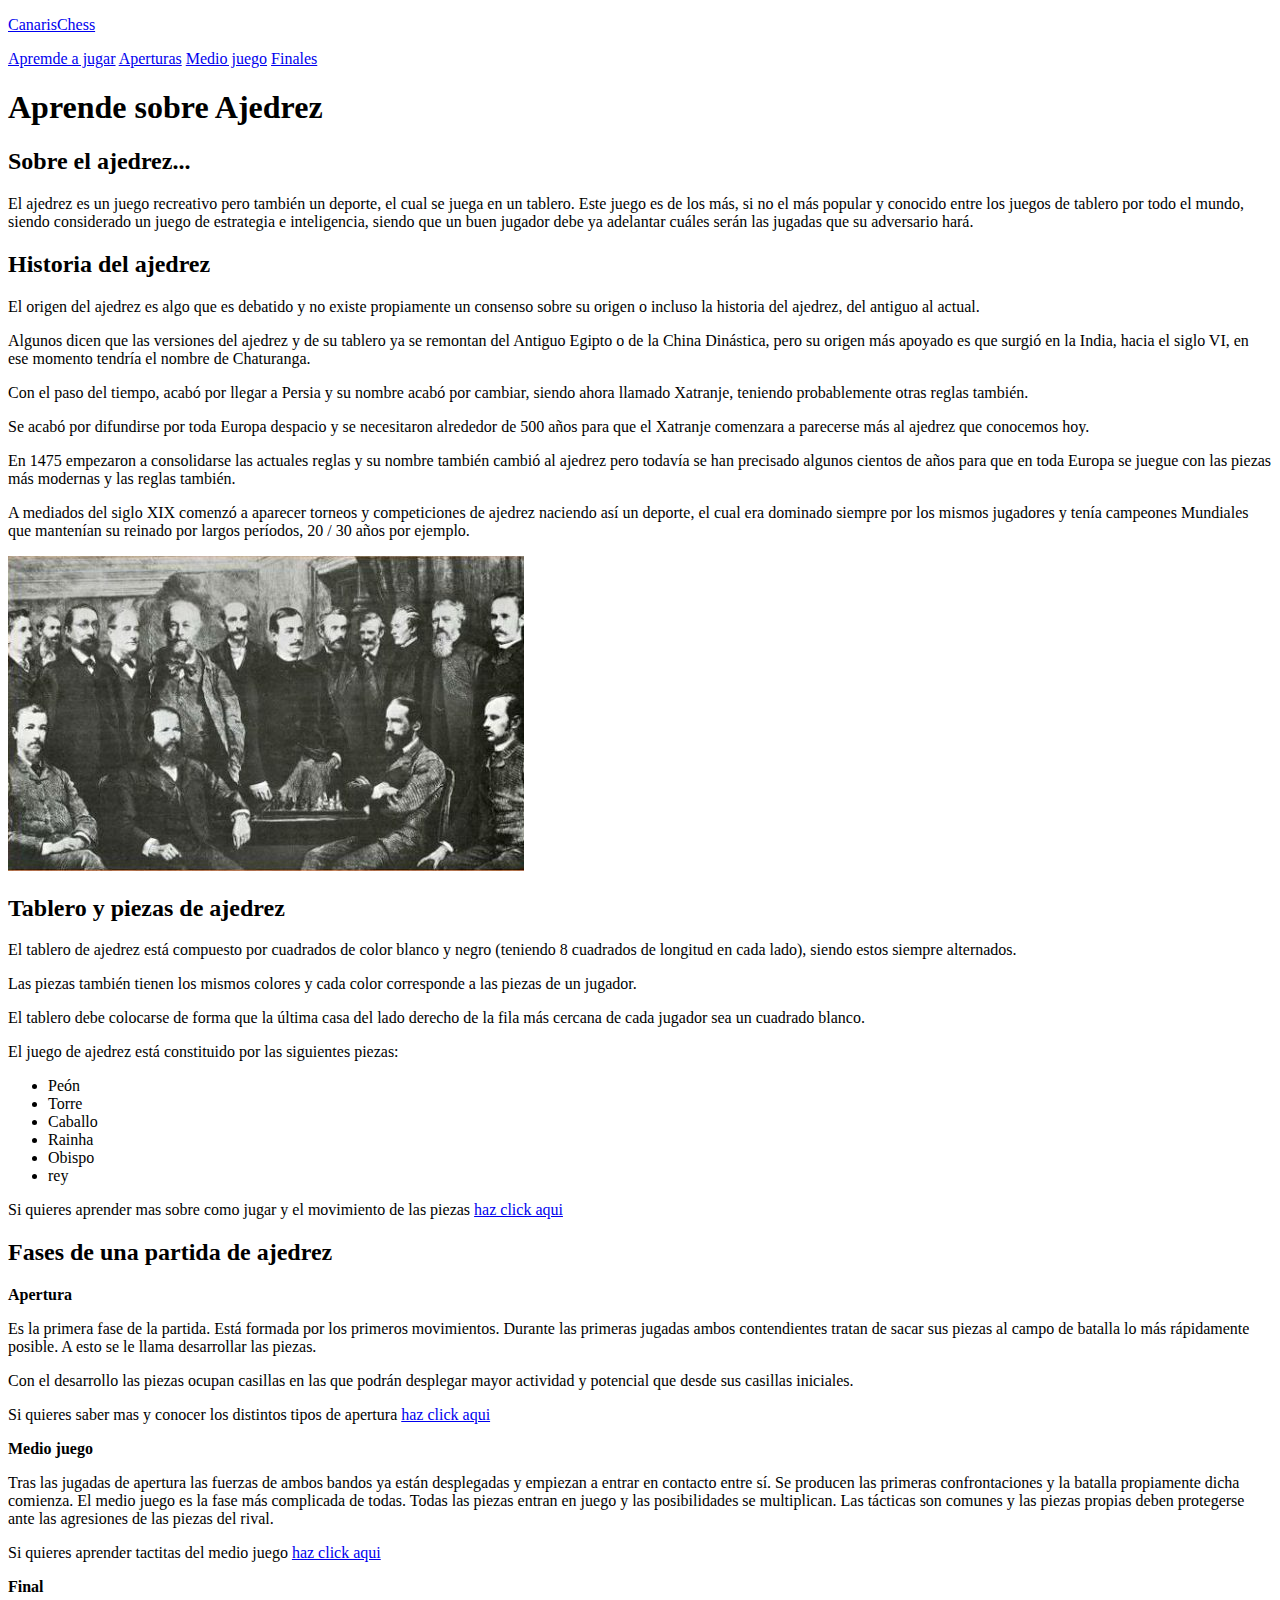
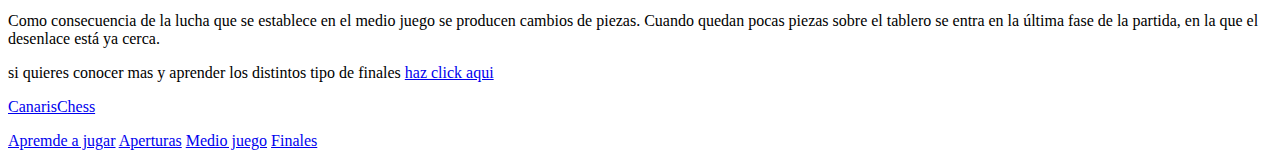
==== index.html @ 30e482c8 "hasta aca se hizo el main" ====
<!DOCTYPE html>
<html lang="en">

<head>
    <meta charset="UTF-8">
    <meta http-equiv="X-UA-Compatible" content="IE=edge">
    <meta name="viewport" content="width=device-width, initial-scale=1.0">
    <title>CanarisChess</title>
</head>

<body>
    <header>
        <a href="/index.html">
            <p>CanarisChess</p>
        </a>

        <nav>
            <a href="aprende.html">Apremde a jugar</a>
            <a href="aperturas.html">Aperturas</a>
            <a href="medio-juego.html">Medio juego</a>
            <a href="finales.html">Finales</a>
        </nav>

        <h1>Aprende sobre Ajedrez</h1>
    </header>

    <main>
        <section>
            <div>
                <h2>Sobre el ajedrez...</h2>
                <p>El ajedrez es un juego recreativo pero también un deporte, el cual se juega en un tablero. Este juego es de los más, si no el más popular y conocido entre los juegos de tablero por todo el mundo, siendo considerado un juego de estrategia
                    e inteligencia, siendo que un buen jugador debe ya adelantar cuáles serán las jugadas que su adversario hará.</p>

                <h2>Historia del ajedrez</h2>
                <p>El origen del ajedrez es algo que es debatido y no existe propiamente un consenso sobre su origen o incluso la historia del ajedrez, del antiguo al actual.</p>
                <p>Algunos dicen que las versiones del ajedrez y de su tablero ya se remontan del Antiguo Egipto o de la China Dinástica, pero su origen más apoyado es que surgió en la India, hacia el siglo VI, en ese momento tendría el nombre de Chaturanga.</p>
                <p>Con el paso del tiempo, acabó por llegar a Persia y su nombre acabó por cambiar, siendo ahora llamado Xatranje, teniendo probablemente otras reglas también.</p>
                <p>Se acabó por difundirse por toda Europa despacio y se necesitaron alrededor de 500 años para que el Xatranje comenzara a parecerse más al ajedrez que conocemos hoy.</p>
                <p>En 1475 empezaron a consolidarse las actuales reglas y su nombre también cambió al ajedrez pero todavía se han precisado algunos cientos de años para que en toda Europa se juegue con las piezas más modernas y las reglas también.</p>
                <p>A mediados del siglo XIX comenzó a aparecer torneos y competiciones de ajedrez naciendo así un deporte, el cual era dominado siempre por los mismos jugadores y tenía campeones Mundiales que mantenían su reinado por largos períodos, 20
                    / 30 años por ejemplo.</p>
            </div>
            <div>
                <img src="imagenes/historia-ajedrez.jpg" alt="">
            </div>
        </section>

        <section>
            <div>
                <h2>Tablero y piezas de ajedrez</h2>

                <p>El tablero de ajedrez está compuesto por cuadrados de color blanco y negro (teniendo 8 cuadrados de longitud en cada lado), siendo estos siempre alternados.</p>
                <p>Las piezas también tienen los mismos colores y cada color corresponde a las piezas de un jugador.</p>
                <p>El tablero debe colocarse de forma que la última casa del lado derecho de la fila más cercana de cada jugador sea un cuadrado blanco.</p>
                <p>El juego de ajedrez está constituido por las siguientes piezas:</p>
            </div>
            <div>
                <ul>
                    <li>Peón</li>
                    <li>Torre</li>
                    <li>Caballo</li>
                    <li>Rainha</li>
                    <li>Obispo</li>
                    <li>rey</li>
                </ul>
            </div>
            <p>Si quieres aprender mas sobre como jugar y el movimiento de las piezas <a href="aprende.html">haz click aqui</a></p>
        </section>

        <section>
            <div>
                <h2>Fases de una partida de ajedrez</h2>
                <div>
                    <b>Apertura</b>
                    <p>Es la primera fase de la partida. Está formada por los primeros movimientos. Durante las primeras jugadas ambos contendientes tratan de sacar sus piezas al campo de batalla lo más rápidamente posible. A esto se le llama desarrollar
                        las piezas.
                    </p>
                    <p>Con el desarrollo las piezas ocupan casillas en las que podrán desplegar mayor actividad y potencial que desde sus casillas iniciales.</p>
                    <p>Si quieres saber mas y conocer los distintos tipos de apertura <a href="aperturas.html">haz click aqui</a></p>
                </div>
                <div>
                    <b>Medio juego</b>
                    <p>Tras las jugadas de apertura las fuerzas de ambos bandos ya están desplegadas y empiezan a entrar en contacto entre sí. Se producen las primeras confrontaciones y la batalla propiamente dicha comienza. El medio juego es la fase más
                        complicada de todas. Todas las piezas entran en juego y las posibilidades se multiplican. Las tácticas son comunes y las piezas propias deben protegerse ante las agresiones de las piezas del rival.</p>
                    <p>Si quieres aprender tactitas del medio juego <a href="medio-juego.html">haz click aqui</a></p>
                </div>
                <div>
                    <b>Final</b>
                    <p>Como consecuencia de la lucha que se establece en el medio juego se producen cambios de piezas. Cuando quedan pocas piezas sobre el tablero se entra en la última fase de la partida, en la que el desenlace está ya cerca.</p>
                    <p>si quieres conocer mas y aprender los distintos tipo de finales <a href="finales.html">haz click aqui</a></p>
                </div>
            </div>
        </section>
    </main>

    <footer>
        <a href="/index.html">
            <p>CanarisChess</p>
        </a>

        <nav>
            <a href="aprende.html">Apremde a jugar</a>
            <a href="aperturas.html">Aperturas</a>
            <a href="medio-juego.html">Medio juego</a>
            <a href="finales.html">Finales</a>
        </nav>
    </footer>
</body>

</html>
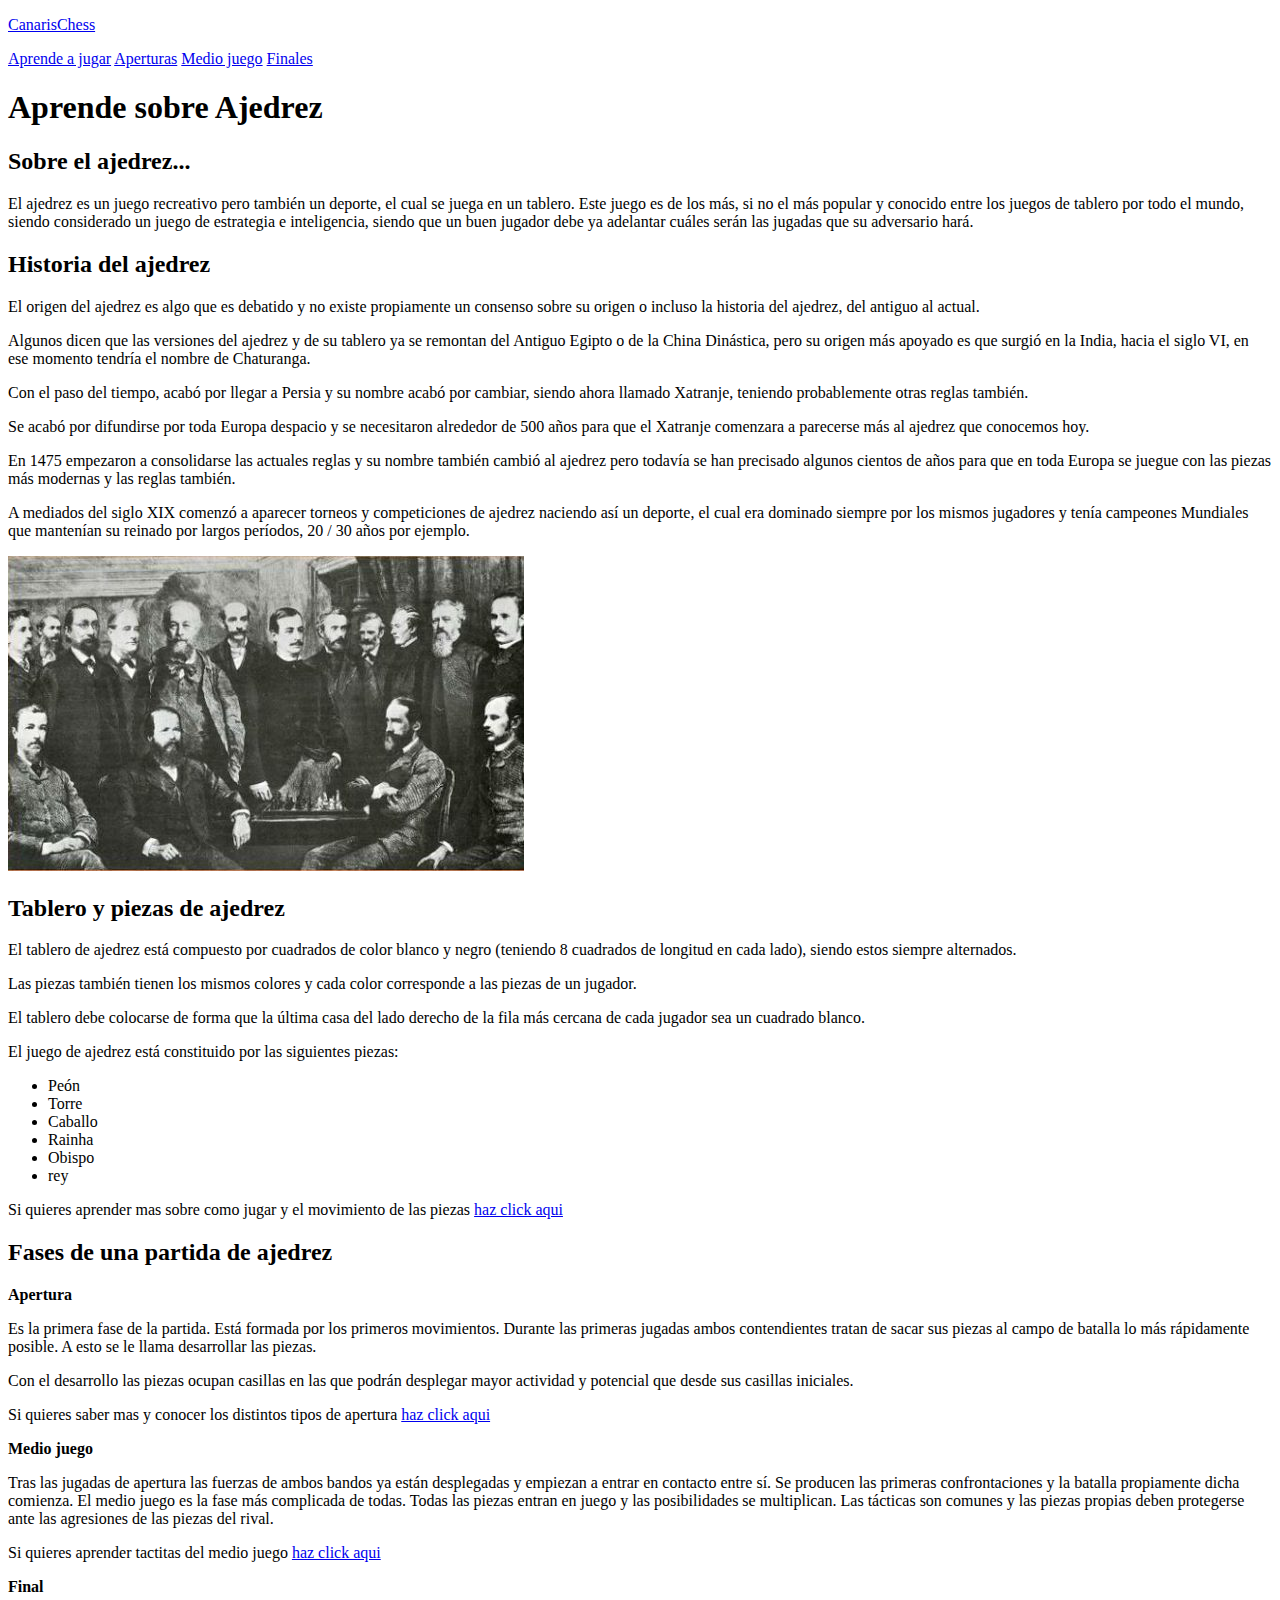
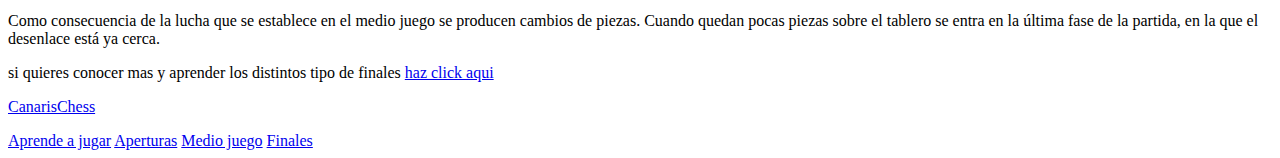
==== commit 66271b2c: "primer modelo html terminado" ====
--- a/index.html
+++ b/index.html
@@ -15,7 +15,7 @@
         </a>
 
         <nav>
-            <a href="aprende.html">Apremde a jugar</a>
+            <a href="aprende.html">Aprende a jugar</a>
             <a href="aperturas.html">Aperturas</a>
             <a href="medio-juego.html">Medio juego</a>
             <a href="finales.html">Finales</a>
@@ -99,7 +99,7 @@
         </a>
 
         <nav>
-            <a href="aprende.html">Apremde a jugar</a>
+            <a href="aprende.html">Aprende a jugar</a>
             <a href="aperturas.html">Aperturas</a>
             <a href="medio-juego.html">Medio juego</a>
             <a href="finales.html">Finales</a>
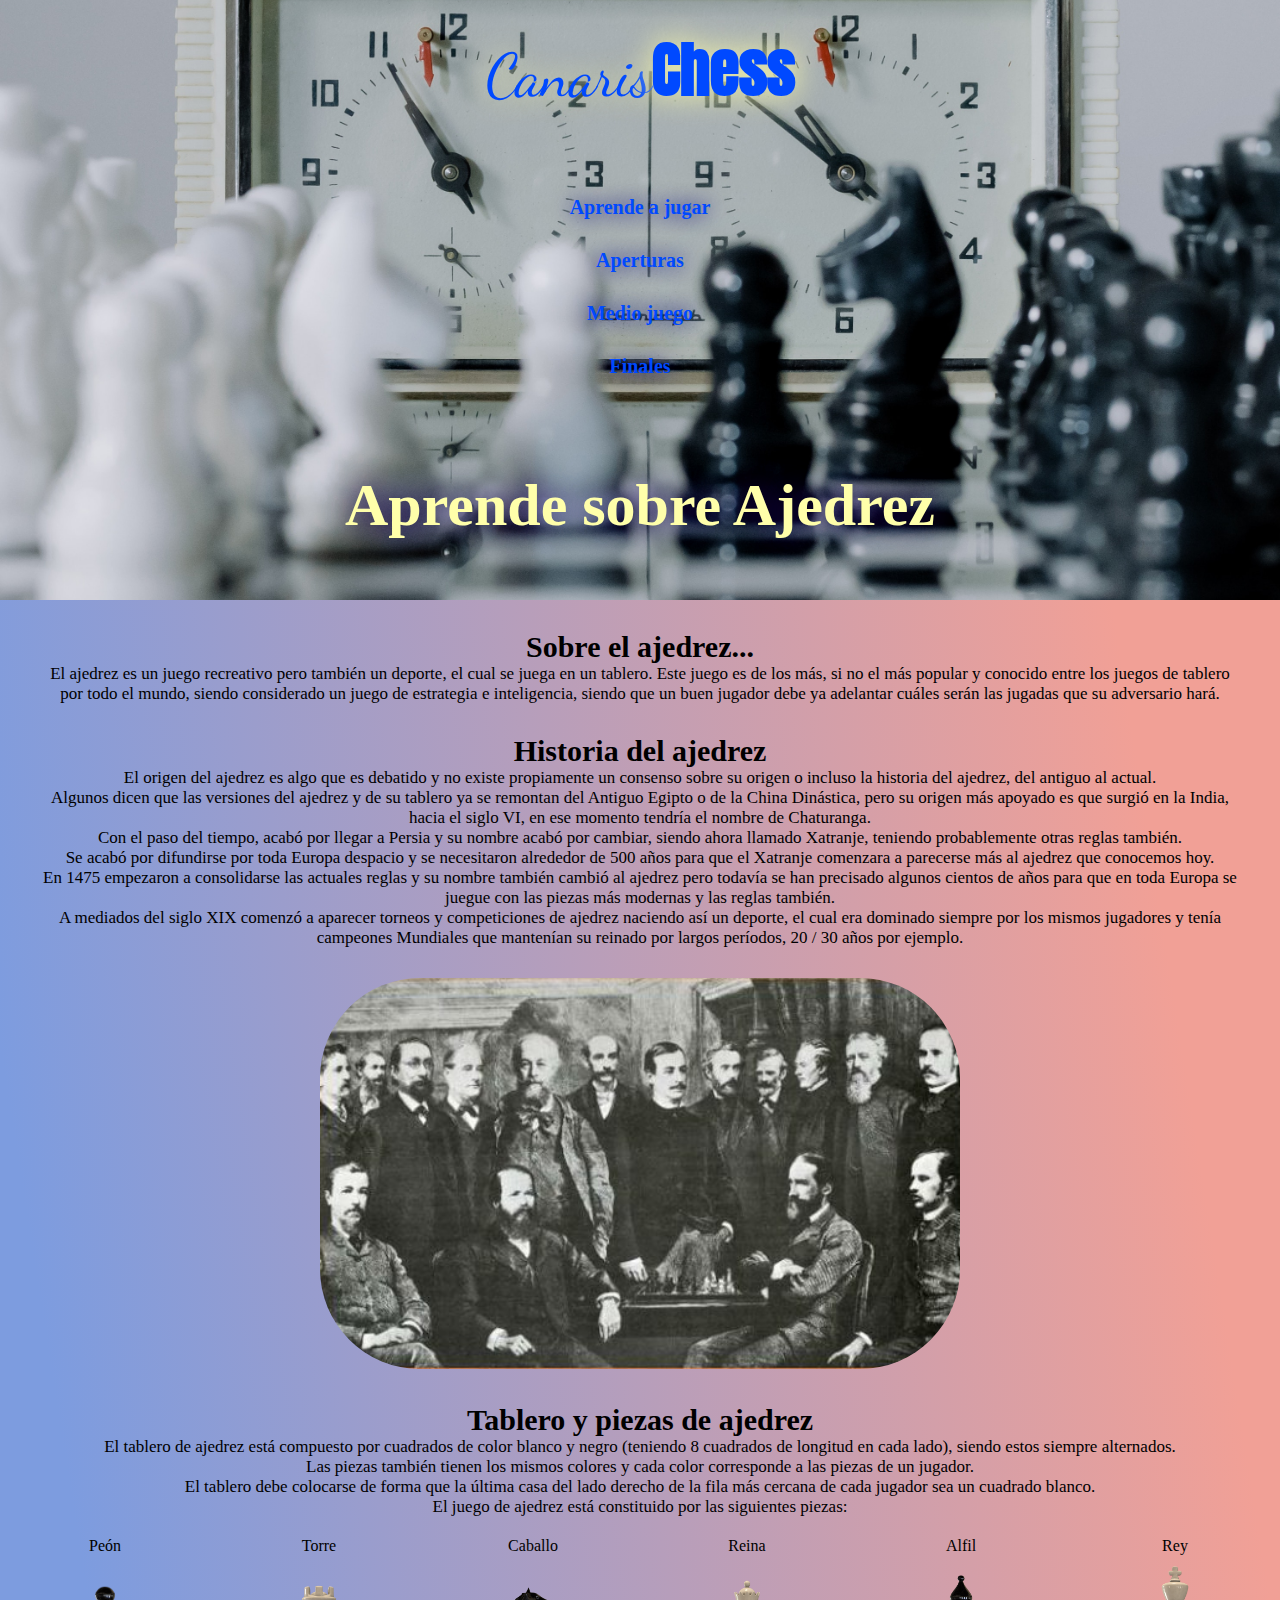
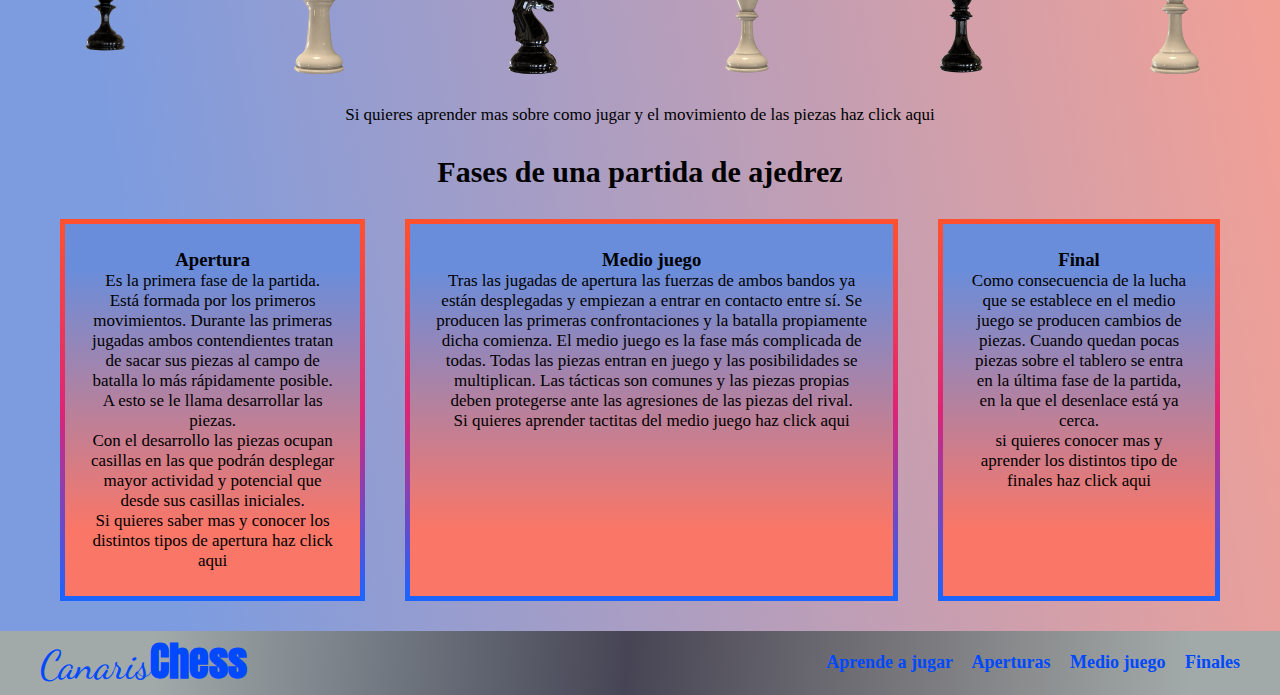
==== commit 907f4145: "primera version terminada del proyecto" ====
--- a/index.html
+++ b/index.html
@@ -6,32 +6,39 @@
     <meta http-equiv="X-UA-Compatible" content="IE=edge">
     <meta name="viewport" content="width=device-width, initial-scale=1.0">
     <title>CanarisChess</title>
+    <link rel="stylesheet" href="css/style.css">
+    <link href="https://fonts.googleapis.com/css2?family=Anton&display=swap" rel="stylesheet">
+    <link href="https://fonts.googleapis.com/css2?family=Dancing+Script:wght@500&display=swap" rel="stylesheet">
 </head>
 
 <body>
-    <header>
-        <a href="/index.html">
-            <p>CanarisChess</p>
-        </a>
+    <header class="header">
+        <div class="contenedor contenido-header">
+            <div class="barra">
+                <a href="index.html">
+                    <p class="logo">Canaris<span>Chess</span></p>
+                </a>
 
-        <nav>
-            <a href="aprende.html">Aprende a jugar</a>
-            <a href="aperturas.html">Aperturas</a>
-            <a href="medio-juego.html">Medio juego</a>
-            <a href="finales.html">Finales</a>
-        </nav>
+                <nav class="navegacion">
+                    <a href="aprende.html">Aprende a jugar</a>
+                    <a href="aperturas.html">Aperturas</a>
+                    <a href="medio-juego.html">Medio juego</a>
+                    <a href="finales.html">Finales</a>
+                </nav>
+            </div>
 
-        <h1>Aprende sobre Ajedrez</h1>
+            <h1>Aprende sobre Ajedrez</h1>
+        </div>
     </header>
 
-    <main>
-        <section>
+    <main class="contenedor">
+        <section class="espacio-top contenido">
             <div>
                 <h2>Sobre el ajedrez...</h2>
                 <p>El ajedrez es un juego recreativo pero también un deporte, el cual se juega en un tablero. Este juego es de los más, si no el más popular y conocido entre los juegos de tablero por todo el mundo, siendo considerado un juego de estrategia
                     e inteligencia, siendo que un buen jugador debe ya adelantar cuáles serán las jugadas que su adversario hará.</p>
 
-                <h2>Historia del ajedrez</h2>
+                <h2 class="espacio-top">Historia del ajedrez</h2>
                 <p>El origen del ajedrez es algo que es debatido y no existe propiamente un consenso sobre su origen o incluso la historia del ajedrez, del antiguo al actual.</p>
                 <p>Algunos dicen que las versiones del ajedrez y de su tablero ya se remontan del Antiguo Egipto o de la China Dinástica, pero su origen más apoyado es que surgió en la India, hacia el siglo VI, en ese momento tendría el nombre de Chaturanga.</p>
                 <p>Con el paso del tiempo, acabó por llegar a Persia y su nombre acabó por cambiar, siendo ahora llamado Xatranje, teniendo probablemente otras reglas también.</p>
@@ -40,12 +47,12 @@
                 <p>A mediados del siglo XIX comenzó a aparecer torneos y competiciones de ajedrez naciendo así un deporte, el cual era dominado siempre por los mismos jugadores y tenía campeones Mundiales que mantenían su reinado por largos períodos, 20
                     / 30 años por ejemplo.</p>
             </div>
-            <div>
-                <img src="imagenes/historia-ajedrez.jpg" alt="">
+            <div class="espacio-top">
+                <img class="imagen-1" src="imagenes/historia-ajedrez.jpg" alt="">
             </div>
         </section>
 
-        <section>
+        <section class="espacio-top contenido">
             <div>
                 <h2>Tablero y piezas de ajedrez</h2>
 
@@ -55,55 +62,59 @@
                 <p>El juego de ajedrez está constituido por las siguientes piezas:</p>
             </div>
             <div>
-                <ul>
-                    <li>Peón</li>
-                    <li>Torre</li>
-                    <li>Caballo</li>
-                    <li>Rainha</li>
-                    <li>Obispo</li>
-                    <li>rey</li>
+                <ul class="piezas">
+                    <li>Peón<img src="imagenes/peon.png" alt=""></li>
+                    <li>Torre<img src="imagenes/torre.png" alt=""></li>
+                    <li>Caballo<img src="imagenes/caballo.png" alt=""></li>
+                    <li>Reina<img src="imagenes/reina.png" alt=""></li>
+                    <li>Alfil<img src="imagenes/alfil.png" alt=""></li>
+                    <li>Rey<img src="imagenes/rey.png" alt=""></li>
                 </ul>
             </div>
-            <p>Si quieres aprender mas sobre como jugar y el movimiento de las piezas <a href="aprende.html">haz click aqui</a></p>
+            <p class="p-link">Si quieres aprender mas sobre como jugar y el movimiento de las piezas <a href="aprende.html">haz click aqui</a></p>
         </section>
 
-        <section>
+        <section class="espacio-top contenido">
             <div>
                 <h2>Fases de una partida de ajedrez</h2>
-                <div>
-                    <b>Apertura</b>
-                    <p>Es la primera fase de la partida. Está formada por los primeros movimientos. Durante las primeras jugadas ambos contendientes tratan de sacar sus piezas al campo de batalla lo más rápidamente posible. A esto se le llama desarrollar
-                        las piezas.
-                    </p>
-                    <p>Con el desarrollo las piezas ocupan casillas en las que podrán desplegar mayor actividad y potencial que desde sus casillas iniciales.</p>
-                    <p>Si quieres saber mas y conocer los distintos tipos de apertura <a href="aperturas.html">haz click aqui</a></p>
-                </div>
-                <div>
-                    <b>Medio juego</b>
-                    <p>Tras las jugadas de apertura las fuerzas de ambos bandos ya están desplegadas y empiezan a entrar en contacto entre sí. Se producen las primeras confrontaciones y la batalla propiamente dicha comienza. El medio juego es la fase más
-                        complicada de todas. Todas las piezas entran en juego y las posibilidades se multiplican. Las tácticas son comunes y las piezas propias deben protegerse ante las agresiones de las piezas del rival.</p>
-                    <p>Si quieres aprender tactitas del medio juego <a href="medio-juego.html">haz click aqui</a></p>
-                </div>
-                <div>
-                    <b>Final</b>
-                    <p>Como consecuencia de la lucha que se establece en el medio juego se producen cambios de piezas. Cuando quedan pocas piezas sobre el tablero se entra en la última fase de la partida, en la que el desenlace está ya cerca.</p>
-                    <p>si quieres conocer mas y aprender los distintos tipo de finales <a href="finales.html">haz click aqui</a></p>
+                <div class="espacio-top contenido-fases">
+                    <div class="borde">
+                        <h3>Apertura</h3>
+                        <p>Es la primera fase de la partida. Está formada por los primeros movimientos. Durante las primeras jugadas ambos contendientes tratan de sacar sus piezas al campo de batalla lo más rápidamente posible. A esto se le llama desarrollar
+                            las piezas.
+                        </p>
+                        <p>Con el desarrollo las piezas ocupan casillas en las que podrán desplegar mayor actividad y potencial que desde sus casillas iniciales.</p>
+                        <p class="p-link">Si quieres saber mas y conocer los distintos tipos de apertura <a href="aperturas.html">haz click aqui</a></p>
+                    </div>
+                    <div class="borde">
+                        <h3>Medio juego</h3>
+                        <p>Tras las jugadas de apertura las fuerzas de ambos bandos ya están desplegadas y empiezan a entrar en contacto entre sí. Se producen las primeras confrontaciones y la batalla propiamente dicha comienza. El medio juego es la fase
+                            más complicada de todas. Todas las piezas entran en juego y las posibilidades se multiplican. Las tácticas son comunes y las piezas propias deben protegerse ante las agresiones de las piezas del rival.</p>
+                        <p class="p-link">Si quieres aprender tactitas del medio juego <a href="medio-juego.html">haz click aqui</a></p>
+                    </div>
+                    <div class="borde">
+                        <h3>Final</h3>
+                        <p>Como consecuencia de la lucha que se establece en el medio juego se producen cambios de piezas. Cuando quedan pocas piezas sobre el tablero se entra en la última fase de la partida, en la que el desenlace está ya cerca.</p>
+                        <p class="p-link">si quieres conocer mas y aprender los distintos tipo de finales <a href="finales.html">haz click aqui</a></p>
+                    </div>
                 </div>
             </div>
         </section>
     </main>
 
     <footer>
-        <a href="/index.html">
-            <p>CanarisChess</p>
-        </a>
+        <div class="contenedor site-footer">
+            <a href="index.html">
+                <p class="logo-general">Canaris<span>Chess</span></p>
+            </a>
 
-        <nav>
-            <a href="aprende.html">Aprende a jugar</a>
-            <a href="aperturas.html">Aperturas</a>
-            <a href="medio-juego.html">Medio juego</a>
-            <a href="finales.html">Finales</a>
-        </nav>
+            <nav class="navegacion-general">
+                <a href="aprende.html">Aprende a jugar</a>
+                <a href="aperturas.html">Aperturas</a>
+                <a href="medio-juego.html">Medio juego</a>
+                <a href="finales.html">Finales</a>
+            </nav>
+        </div>
     </footer>
 </body>
 
--- a/css/style.css
+++ b/css/style.css
@@ -0,0 +1,494 @@
+* {
+    padding: 0;
+    margin: 0;
+    box-sizing: border-box;
+}
+
+
+/* globales */
+
+body {
+    background: rgb(125, 156, 223);
+    background: linear-gradient(81deg, rgba(125, 156, 223, 1) 12%, rgba(241, 160, 150, 1) 84%);
+}
+
+.contenedor {
+    width: 95%;
+    max-width: 1200px;
+    margin: 0 auto;
+}
+
+.espacio-top {
+    margin-top: 30px;
+}
+
+.espacio-botton {
+    margin-bottom: 30px;
+}
+
+h2 {
+    font-size: 30px;
+    font-weight: 700;
+}
+
+p {
+    line-height: 20px;
+    font-weight: 300;
+    font-size: 17px;
+}
+
+.contenido {
+    text-align: center;
+}
+
+.titulo {
+    padding-top: 30px;
+    text-align: center;
+    font-size: 60px;
+}
+
+.list li {
+    padding-right: auto;
+    padding-left: auto;
+    text-align: start;
+}
+
+
+/* header */
+
+.header {
+    background-image: url(../imagenes/imagen-principal.jpg);
+    height: 600px;
+    background-size: cover;
+}
+
+@media (min-width: 768px) {
+    .header {
+        background-position-x: center;
+        background-position-y: -950px;
+    }
+}
+
+.barra {
+    align-items: center;
+    padding-top: 60px;
+    display: flex;
+    flex-direction: column;
+}
+
+@media (min-width: 768px) {
+    .barra {
+        display: flex;
+        justify-content: space-between;
+    }
+}
+
+.barra a {
+    text-decoration: none;
+    color: rgb(0, 73, 255);
+}
+
+.logo {
+    font-size: 60px;
+    font-family: 'Dancing Script', cursive;
+    text-shadow: 0 0 30px #ffa;
+}
+
+.logo span {
+    font-weight: 700;
+    font-family: 'Anton', sans-serif;
+}
+
+.contenido-header {
+    height: 100%;
+    display: flex;
+    flex-direction: column;
+    justify-content: space-between;
+    text-align: center;
+    padding-bottom: 20px;
+}
+
+h1 {
+    font-size: 60px;
+    color: #ffa;
+    text-shadow: 0 0 30px rgb(30, 0, 111);
+    display: flex;
+    justify-content: space-around;
+    flex-direction: column;
+    margin-bottom: 40px;
+}
+
+
+/* navegacion */
+
+.navegacion {
+    margin-top: 80px;
+    font-size: 20px;
+    font-weight: bolder;
+    display: flex;
+    flex-direction: column;
+}
+
+.navegacion a {
+    padding-top: 30px;
+    text-shadow: 0 0 20px rgb(11, 5, 120);
+}
+
+.navegacion a:hover {
+    color: #ffa;
+    text-shadow: 0 0 20px #ffa;
+}
+
+.navegacion-general {
+    font-size: 18px;
+    font-weight: bolder;
+}
+
+.navegacion-general a {
+    margin-right: 15px;
+}
+
+.navegacion-general a:last-of-type {
+    margin-right: 0;
+}
+
+.navegacion-general a:hover {
+    text-shadow: 0 0 20px #ffa;
+    color: #ffa;
+}
+
+
+/* pagina pricipal */
+
+.imagen-1 {
+    width: 22rem;
+    border-radius: 100px;
+}
+
+@media (min-width: 768px) {
+    .imagen-1 {
+        width: 40rem;
+    }
+}
+
+.piezas {
+    text-align: center;
+    display: flex;
+    flex-wrap: wrap;
+    list-style: none;
+    padding-top: 20px;
+    padding-bottom: 20px;
+    margin-right: auto;
+    margin-left: auto;
+}
+
+@media (min-width: 768px) {
+    .piezas {
+        justify-content: space-between;
+    }
+}
+
+.piezas img {
+    display: flex;
+    flex-direction: column;
+    height: 130px;
+    width: 130px;
+}
+
+.p-link a {
+    text-decoration: none;
+    color: #000000;
+}
+
+.p-link a:hover {
+    font-weight: 600;
+    color: rgb(37, 16, 202);
+}
+
+.contenido-fases {
+    display: flex;
+    flex-wrap: wrap;
+}
+
+@media (min-width: 768px) {
+    .contenido-fases {
+        flex-wrap: nowrap;
+    }
+}
+
+.borde {
+    padding: 25px;
+    margin-right: 20px;
+    margin-left: 20px;
+    margin-bottom: 30px;
+    border: 5px solid;
+    border-image: linear-gradient(#ff512f, #dd2476, #1c64ff) 1;
+    animation: rotate 2.5s ease-in infinite;
+    background: linear-gradient(180deg, rgba(105, 141, 219, 1) 12%, rgba(250, 118, 103, 1) 82%);
+}
+
+@keyframes rotate {
+    50% {
+        border-image: linear-gradient(360deg, #ff512f, #dd2476, #1c64ff) 1;
+    }
+}
+
+
+/* footer */
+
+footer {
+    background: rgb(162, 170, 169);
+    background: linear-gradient(94deg, rgba(162, 170, 169, 1) 12%, rgba(35, 36, 43, 0.7287114674971551) 49%, rgba(162, 170, 169, 1) 93%);
+    padding-top: 10px;
+    padding-bottom: 10px;
+}
+
+a .logo-general {
+    margin-top: 25px;
+    margin-bottom: auto;
+}
+
+@media (min-width: 768px) {
+    a .logo-general {
+        margin: auto;
+    }
+}
+
+.site-footer a p {
+    color: rgb(0, 73, 255);
+    text-decoration: none;
+}
+
+.site-footer a {
+    text-decoration: none;
+}
+
+.logo-general {
+    text-align: center;
+    font-size: 40px;
+    font-family: 'Dancing Script', cursive;
+}
+
+.logo-general span {
+    font-weight: 700;
+    font-family: 'Anton', sans-serif;
+}
+
+.navegacion-general {
+    visibility: hidden;
+}
+
+@media (min-width: 768px) {
+    footer {
+        visibility: visible;
+        padding-top: 20px;
+        padding-bottom: 20px;
+    }
+    .site-footer {
+        display: flex;
+        justify-content: space-between;
+        align-items: center;
+    }
+    .site-footer a {
+        visibility: visible;
+    }
+    .site-footer nav a {
+        color: rgb(0, 73, 255);
+    }
+    .logo-general:hover {
+        text-shadow: 0 0 30px #ffa;
+    }
+}
+
+
+/* navegacion superior */
+
+.navegacion-superior {
+    background: rgb(162, 170, 169);
+    background: linear-gradient(94deg, rgba(162, 170, 169, 1) 12%, rgba(35, 36, 43, 0.7287114674971551) 49%, rgba(162, 170, 169, 1) 93%);
+    padding-top: 20px;
+    padding-bottom: 20px;
+}
+
+
+/* paginas internas */
+
+
+/** aprende a jugar **/
+
+.flex {
+    display: flex;
+    flex-wrap: wrap;
+    justify-content: space-between;
+}
+
+div ul {
+    text-align: start;
+    margin-left: 15px;
+}
+
+@media (min-width: 768px) {
+    div ul {
+        text-align: center
+    }
+}
+
+.gifs {
+    padding: 20px 0 20px 0;
+}
+
+.texto ul {
+    text-align: start;
+    padding-left: 16px;
+}
+
+.gif-piezas {
+    padding-top: 15px;
+    border: 5px solid #dd2476;
+    margin-top: 20px;
+    background: linear-gradient(180deg, rgba(105, 141, 219, 1) 12%, rgba(250, 118, 103, 1) 82%);
+}
+
+.texto {
+    padding: 10px 10px 10px 10px;
+}
+
+@media (min-width: 768px) {
+    .gif-piezas img {
+        position: absolute;
+        top: 0;
+        left: 0;
+        right: 0;
+        bottom: 0;
+    }
+    .texto {
+        padding: 5px 5px 5px 5px;
+        border: 5px solid;
+        border-image: linear-gradient(#ff512f, #dd2476, #1c64ff) 1;
+        width: 315px;
+        height: 315px;
+        background: linear-gradient(180deg, rgba(105, 141, 219, 1) 12%, rgba(250, 118, 103, 1) 82%);
+        animation: rotate 2.5s ease-in infinite;
+        transform: rotatey(0deg);
+        transition: 1s;
+        backface-visibility: hidden;
+    }
+    .gif-piezas {
+        border: none;
+        width: 310px;
+        height: 310px;
+        position: relative;
+        background: none;
+        padding-top: 0;
+    }
+    .texto:hover {
+        cursor: pointer;
+    }
+    .texto:active {
+        transform: rotatey(180deg);
+    }
+    .centrar {
+        margin-left: auto;
+        margin-right: auto;
+    }
+    .flex-2 {
+        display: flex;
+    }
+}
+
+
+/** pagina aperturas **/
+
+.contenido-principios div {
+    padding: 15px 15px 20px 15px;
+    margin-top: 20px;
+    border: 5px solid;
+    border-image: linear-gradient(#ff512f, #dd2476, #1c64ff) 1;
+    background: linear-gradient(180deg, rgba(105, 141, 219, 1) 12%, rgba(250, 118, 103, 1) 82%);
+}
+
+.contenido-principios div ul {
+    text-align: start;
+}
+
+.contenido-principios div ol {
+    text-align: start;
+    padding-left: 15px;
+}
+
+@media (min-width: 768px) {
+    .contenido-principios {
+        display: flex;
+        justify-content: space-between;
+    }
+    .contenido-principios div {
+        width: 370px;
+        animation: rotate 2.5s ease-in infinite;
+    }
+}
+
+.video {
+    margin-top: 15px;
+}
+
+@media (min-width: 768px) {
+    .video {
+        display: flex;
+        width: 460px;
+        height: 310px;
+    }
+    .video:hover {
+        width: 560px;
+        height: 410px;
+        transition: 1s;
+    }
+    .videos {
+        padding-right: 370px;
+        padding-left: 370px;
+    }
+}
+
+
+/** pagina medio-juego **/
+
+.reglas-medio div {
+    margin-right: 15px;
+    margin-top: 15px;
+    padding: 10px;
+    border: 5px solid;
+    border-image: linear-gradient(#ff512f, #dd2476, #1c64ff) 1;
+    background: linear-gradient(180deg, rgba(105, 141, 219, 1) 12%, rgba(250, 118, 103, 1) 82%);
+}
+
+.video-1 {
+    width: 360px;
+    height: 215px;
+}
+
+@media (min-width: 768px) {
+    .reglas-medio {
+        display: flex;
+        flex-wrap: wrap;
+    }
+    .reglas-medio div {
+        animation: rotate 2.5s ease-in infinite;
+        width: calc(33.3% - 1rem);
+    }
+    .video-1 {
+        width: 560px;
+        height: 315px;
+    }
+}
+
+
+/** pagina finales **/
+
+.final ul {
+    text-align: start;
+}
+
+@media (min-width: 768px) {
+    .final p {
+        text-align: start;
+    }
+}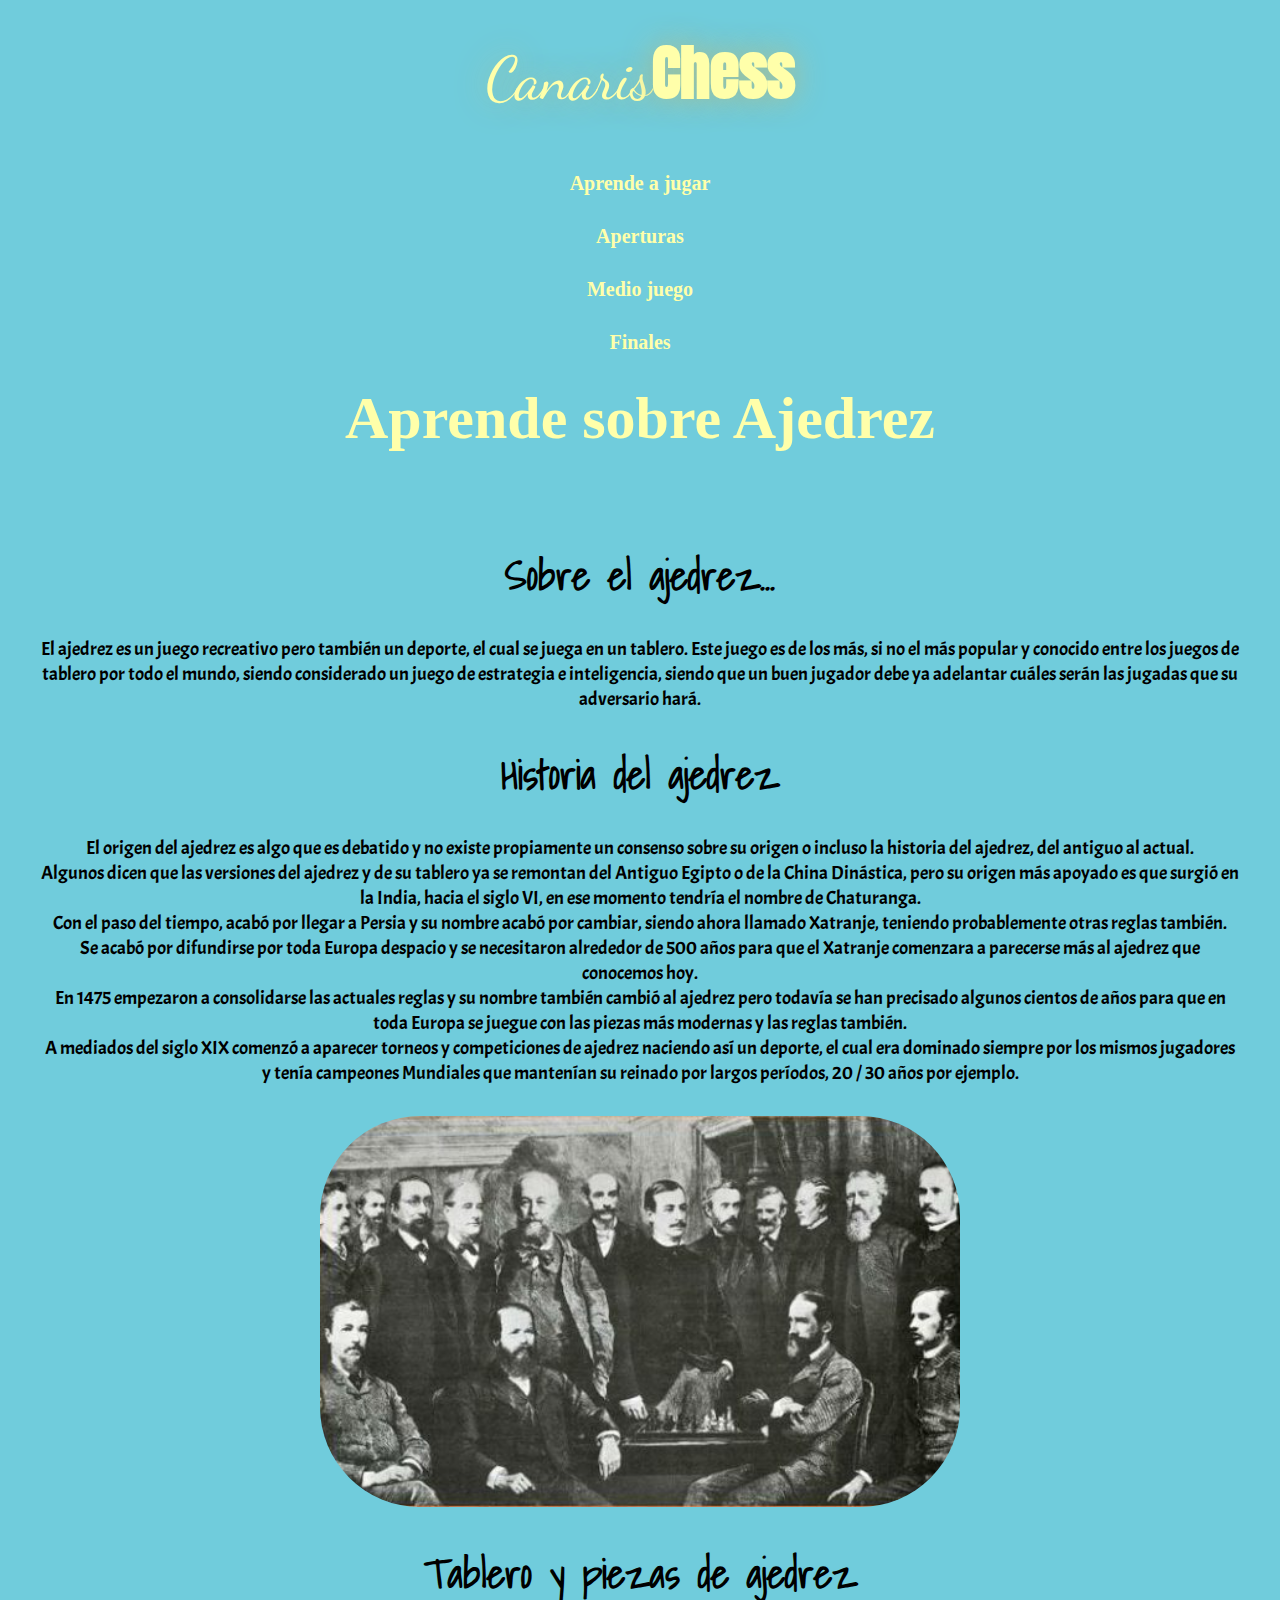
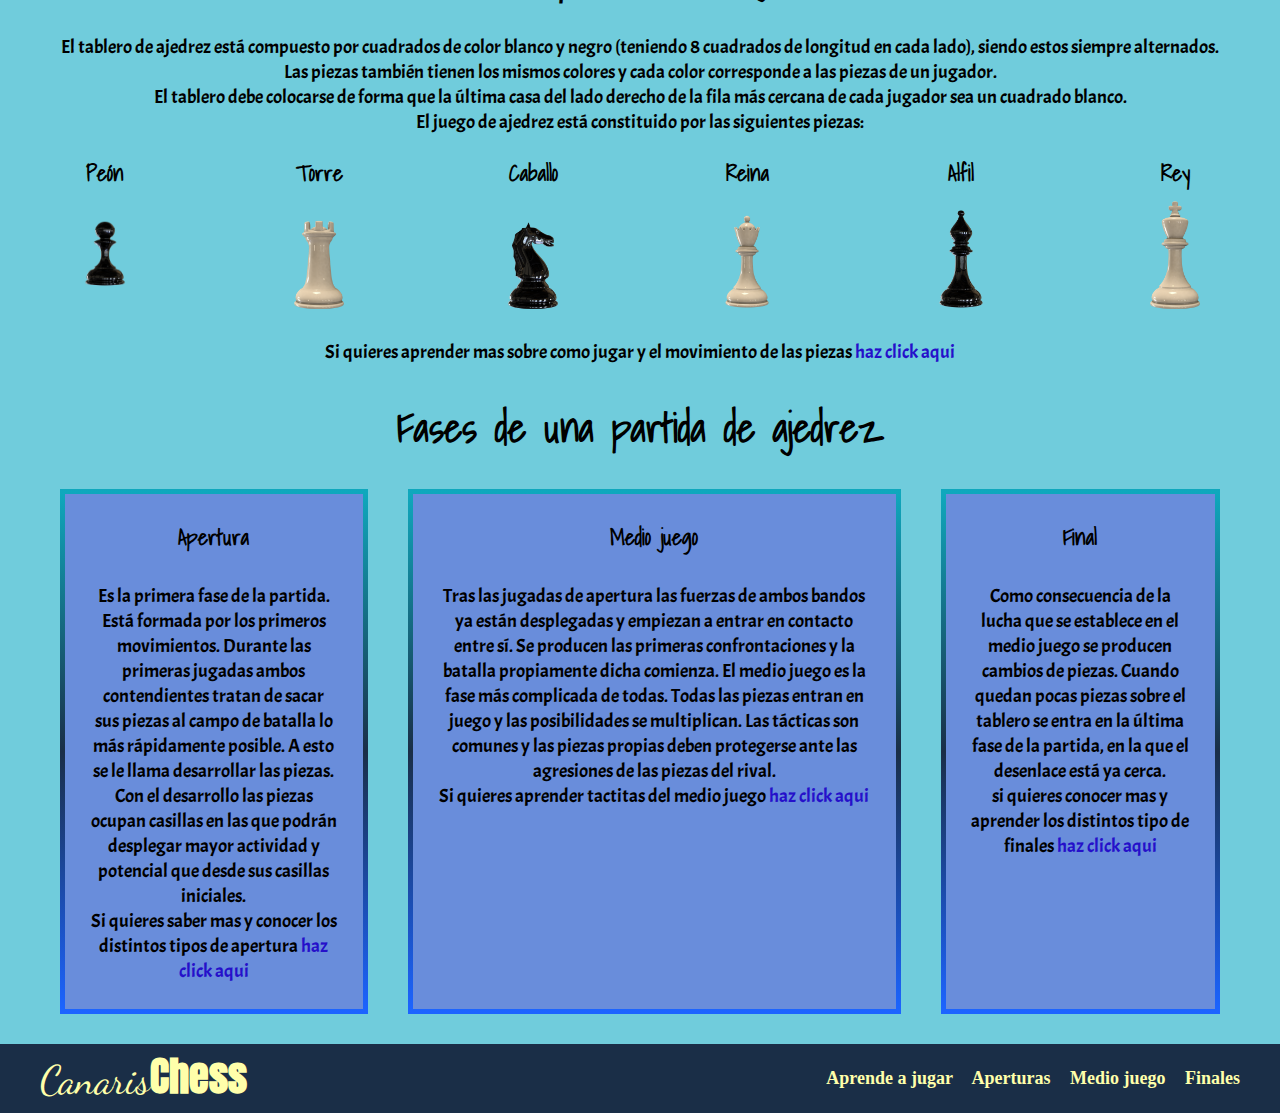
==== commit 2fe0ab07: "version de prueba finalizada" ====
--- a/index.html
+++ b/index.html
@@ -9,6 +9,7 @@
     <link rel="stylesheet" href="css/style.css">
     <link href="https://fonts.googleapis.com/css2?family=Anton&display=swap" rel="stylesheet">
     <link href="https://fonts.googleapis.com/css2?family=Dancing+Script:wght@500&display=swap" rel="stylesheet">
+    <link href="https://fonts.googleapis.com/css2?family=Acme&family=Shadows+Into+Light&display=swap" rel="stylesheet">
 </head>
 
 <body>
@@ -35,11 +36,11 @@
         <section class="espacio-top contenido">
             <div>
                 <h2>Sobre el ajedrez...</h2>
-                <p>El ajedrez es un juego recreativo pero también un deporte, el cual se juega en un tablero. Este juego es de los más, si no el más popular y conocido entre los juegos de tablero por todo el mundo, siendo considerado un juego de estrategia
+                <p class="espacio-top">El ajedrez es un juego recreativo pero también un deporte, el cual se juega en un tablero. Este juego es de los más, si no el más popular y conocido entre los juegos de tablero por todo el mundo, siendo considerado un juego de estrategia
                     e inteligencia, siendo que un buen jugador debe ya adelantar cuáles serán las jugadas que su adversario hará.</p>
 
                 <h2 class="espacio-top">Historia del ajedrez</h2>
-                <p>El origen del ajedrez es algo que es debatido y no existe propiamente un consenso sobre su origen o incluso la historia del ajedrez, del antiguo al actual.</p>
+                <p class="espacio-top">El origen del ajedrez es algo que es debatido y no existe propiamente un consenso sobre su origen o incluso la historia del ajedrez, del antiguo al actual.</p>
                 <p>Algunos dicen que las versiones del ajedrez y de su tablero ya se remontan del Antiguo Egipto o de la China Dinástica, pero su origen más apoyado es que surgió en la India, hacia el siglo VI, en ese momento tendría el nombre de Chaturanga.</p>
                 <p>Con el paso del tiempo, acabó por llegar a Persia y su nombre acabó por cambiar, siendo ahora llamado Xatranje, teniendo probablemente otras reglas también.</p>
                 <p>Se acabó por difundirse por toda Europa despacio y se necesitaron alrededor de 500 años para que el Xatranje comenzara a parecerse más al ajedrez que conocemos hoy.</p>
@@ -56,7 +57,7 @@
             <div>
                 <h2>Tablero y piezas de ajedrez</h2>
 
-                <p>El tablero de ajedrez está compuesto por cuadrados de color blanco y negro (teniendo 8 cuadrados de longitud en cada lado), siendo estos siempre alternados.</p>
+                <p class="espacio-top">El tablero de ajedrez está compuesto por cuadrados de color blanco y negro (teniendo 8 cuadrados de longitud en cada lado), siendo estos siempre alternados.</p>
                 <p>Las piezas también tienen los mismos colores y cada color corresponde a las piezas de un jugador.</p>
                 <p>El tablero debe colocarse de forma que la última casa del lado derecho de la fila más cercana de cada jugador sea un cuadrado blanco.</p>
                 <p>El juego de ajedrez está constituido por las siguientes piezas:</p>
@@ -80,7 +81,7 @@
                 <div class="espacio-top contenido-fases">
                     <div class="borde">
                         <h3>Apertura</h3>
-                        <p>Es la primera fase de la partida. Está formada por los primeros movimientos. Durante las primeras jugadas ambos contendientes tratan de sacar sus piezas al campo de batalla lo más rápidamente posible. A esto se le llama desarrollar
+                        <p class="espacio-top">Es la primera fase de la partida. Está formada por los primeros movimientos. Durante las primeras jugadas ambos contendientes tratan de sacar sus piezas al campo de batalla lo más rápidamente posible. A esto se le llama desarrollar
                             las piezas.
                         </p>
                         <p>Con el desarrollo las piezas ocupan casillas en las que podrán desplegar mayor actividad y potencial que desde sus casillas iniciales.</p>
@@ -88,13 +89,13 @@
                     </div>
                     <div class="borde">
                         <h3>Medio juego</h3>
-                        <p>Tras las jugadas de apertura las fuerzas de ambos bandos ya están desplegadas y empiezan a entrar en contacto entre sí. Se producen las primeras confrontaciones y la batalla propiamente dicha comienza. El medio juego es la fase
+                        <p class="espacio-top">Tras las jugadas de apertura las fuerzas de ambos bandos ya están desplegadas y empiezan a entrar en contacto entre sí. Se producen las primeras confrontaciones y la batalla propiamente dicha comienza. El medio juego es la fase
                             más complicada de todas. Todas las piezas entran en juego y las posibilidades se multiplican. Las tácticas son comunes y las piezas propias deben protegerse ante las agresiones de las piezas del rival.</p>
                         <p class="p-link">Si quieres aprender tactitas del medio juego <a href="medio-juego.html">haz click aqui</a></p>
                     </div>
                     <div class="borde">
                         <h3>Final</h3>
-                        <p>Como consecuencia de la lucha que se establece en el medio juego se producen cambios de piezas. Cuando quedan pocas piezas sobre el tablero se entra en la última fase de la partida, en la que el desenlace está ya cerca.</p>
+                        <p class="espacio-top">Como consecuencia de la lucha que se establece en el medio juego se producen cambios de piezas. Cuando quedan pocas piezas sobre el tablero se entra en la última fase de la partida, en la que el desenlace está ya cerca.</p>
                         <p class="p-link">si quieres conocer mas y aprender los distintos tipo de finales <a href="finales.html">haz click aqui</a></p>
                     </div>
                 </div>
--- a/css/style.css
+++ b/css/style.css
@@ -7,9 +7,12 @@
 
 /* globales */
 
+main {
+    min-height: 100vh;
+}
+
 body {
-    background: rgb(125, 156, 223);
-    background: linear-gradient(81deg, rgba(125, 156, 223, 1) 12%, rgba(241, 160, 150, 1) 84%);
+    background: #70ccdc;
 }
 
 .contenedor {
@@ -27,14 +30,28 @@
 }
 
 h2 {
-    font-size: 30px;
-    font-weight: 700;
+    font-family: 'Shadows Into Light', cursive;
+    font-size: 40px;
+}
+
+h3 {
+    font-family: 'Shadows Into Light', cursive;
+    font-size: 22px;
 }
 
 p {
-    line-height: 20px;
-    font-weight: 300;
-    font-size: 17px;
+    font-family: 'Acme', sans-serif;
+    line-height: 25px;
+    font-size: 19px;
+    font-weight: 400;
+}
+
+b {
+    font-family: 'Acme', sans-serif;
+}
+
+ol {
+    font-family: 'Acme', sans-serif;
 }
 
 .contenido {
@@ -57,16 +74,8 @@
 /* header */
 
 .header {
-    background-image: url(../imagenes/imagen-principal.jpg);
-    height: 600px;
+    background-image: url(../imagenes/tablero.jpg);
     background-size: cover;
-}
-
-@media (min-width: 768px) {
-    .header {
-        background-position-x: center;
-        background-position-y: -950px;
-    }
 }
 
 .barra {
@@ -85,13 +94,13 @@
 
 .barra a {
     text-decoration: none;
-    color: rgb(0, 73, 255);
+    color: #ffa;
 }
 
 .logo {
     font-size: 60px;
     font-family: 'Dancing Script', cursive;
-    text-shadow: 0 0 30px #ffa;
+    text-shadow: 0 0 30px rgba(186, 186, 122, 0.761);
 }
 
 .logo span {
@@ -111,7 +120,6 @@
 h1 {
     font-size: 60px;
     color: #ffa;
-    text-shadow: 0 0 30px rgb(30, 0, 111);
     display: flex;
     justify-content: space-around;
     flex-direction: column;
@@ -122,7 +130,8 @@
 /* navegacion */
 
 .navegacion {
-    margin-top: 80px;
+    margin-top: 50px;
+    margin-bottom: 30px;
     font-size: 20px;
     font-weight: bolder;
     display: flex;
@@ -131,12 +140,13 @@
 
 .navegacion a {
     padding-top: 30px;
-    text-shadow: 0 0 20px rgb(11, 5, 120);
 }
 
 .navegacion a:hover {
     color: #ffa;
-    text-shadow: 0 0 20px #ffa;
+    text-shadow: 0 0 20px rgb(240, 240, 166);
+    font-size: 25px;
+    transition: 0.5s;
 }
 
 .navegacion-general {
@@ -195,14 +205,20 @@
     width: 130px;
 }
 
+.piezas li {
+    font-family: 'Shadows Into Light', cursive;
+    font-size: 22px;
+    font-weight: 600;
+}
+
 .p-link a {
     text-decoration: none;
-    color: #000000;
+    color: rgb(37, 16, 202);
 }
 
 .p-link a:hover {
     font-weight: 600;
-    color: rgb(37, 16, 202);
+    color: #ffa;
 }
 
 .contenido-fases {
@@ -222,14 +238,14 @@
     margin-left: 20px;
     margin-bottom: 30px;
     border: 5px solid;
-    border-image: linear-gradient(#ff512f, #dd2476, #1c64ff) 1;
+    border-image: linear-gradient(#0fa8bd, #1A2E47, #1c64ff) 1;
     animation: rotate 2.5s ease-in infinite;
-    background: linear-gradient(180deg, rgba(105, 141, 219, 1) 12%, rgba(250, 118, 103, 1) 82%);
+    background: #698DDB;
 }
 
 @keyframes rotate {
     50% {
-        border-image: linear-gradient(360deg, #ff512f, #dd2476, #1c64ff) 1;
+        border-image: linear-gradient(360deg, #0fa8bd, #1A2E47, #1c64ff) 1;
     }
 }
 
@@ -237,8 +253,7 @@
 /* footer */
 
 footer {
-    background: rgb(162, 170, 169);
-    background: linear-gradient(94deg, rgba(162, 170, 169, 1) 12%, rgba(35, 36, 43, 0.7287114674971551) 49%, rgba(162, 170, 169, 1) 93%);
+    background: #1A2E47;
     padding-top: 10px;
     padding-bottom: 10px;
 }
@@ -255,7 +270,7 @@
 }
 
 .site-footer a p {
-    color: rgb(0, 73, 255);
+    color: #ffa;
     text-decoration: none;
 }
 
@@ -293,7 +308,7 @@
         visibility: visible;
     }
     .site-footer nav a {
-        color: rgb(0, 73, 255);
+        color: #ffa;
     }
     .logo-general:hover {
         text-shadow: 0 0 30px #ffa;
@@ -304,8 +319,7 @@
 /* navegacion superior */
 
 .navegacion-superior {
-    background: rgb(162, 170, 169);
-    background: linear-gradient(94deg, rgba(162, 170, 169, 1) 12%, rgba(35, 36, 43, 0.7287114674971551) 49%, rgba(162, 170, 169, 1) 93%);
+    background: #1A2E47;
     padding-top: 20px;
     padding-bottom: 20px;
 }
@@ -319,22 +333,24 @@
 .flex {
     display: flex;
     flex-wrap: wrap;
-    justify-content: space-between;
+    justify-content: space-around;
 }
 
 div ul {
+    font-family: 'Acme', sans-serif;
     text-align: start;
     margin-left: 15px;
 }
 
-@media (min-width: 768px) {
-    div ul {
-        text-align: center
-    }
-}
-
 .gifs {
     padding: 20px 0 20px 0;
+}
+
+@media (min-width: 768px) {
+    .list-mover {
+        padding-left: 30%;
+        padding-right: 40%;
+    }
 }
 
 .texto ul {
@@ -344,9 +360,9 @@
 
 .gif-piezas {
     padding-top: 15px;
-    border: 5px solid #dd2476;
+    border: 5px solid #1c64ff;
     margin-top: 20px;
-    background: linear-gradient(180deg, rgba(105, 141, 219, 1) 12%, rgba(250, 118, 103, 1) 82%);
+    background: #698DDB;
 }
 
 .texto {
@@ -360,23 +376,25 @@
         left: 0;
         right: 0;
         bottom: 0;
+        width: 340px;
+        height: 340px
     }
     .texto {
-        padding: 5px 5px 5px 5px;
+        padding: 5px;
         border: 5px solid;
-        border-image: linear-gradient(#ff512f, #dd2476, #1c64ff) 1;
-        width: 315px;
-        height: 315px;
-        background: linear-gradient(180deg, rgba(105, 141, 219, 1) 12%, rgba(250, 118, 103, 1) 82%);
+        border-image: linear-gradient(#0fa8bd, #1A2E47, #1c64ff) 1;
+        width: 350px;
+        height: 350px;
+        background: #698DDB;
         animation: rotate 2.5s ease-in infinite;
         transform: rotatey(0deg);
-        transition: 1s;
+        transition: 1.5s;
         backface-visibility: hidden;
     }
     .gif-piezas {
         border: none;
-        width: 310px;
-        height: 310px;
+        width: 350px;
+        height: 350px;
         position: relative;
         background: none;
         padding-top: 0;
@@ -403,8 +421,8 @@
     padding: 15px 15px 20px 15px;
     margin-top: 20px;
     border: 5px solid;
-    border-image: linear-gradient(#ff512f, #dd2476, #1c64ff) 1;
-    background: linear-gradient(180deg, rgba(105, 141, 219, 1) 12%, rgba(250, 118, 103, 1) 82%);
+    border-image: linear-gradient(#0fa8bd, #1A2E47, #1c64ff) 1;
+    background: #698DDB;
 }
 
 .contenido-principios div ul {
@@ -437,14 +455,8 @@
         width: 460px;
         height: 310px;
     }
-    .video:hover {
-        width: 560px;
-        height: 410px;
-        transition: 1s;
-    }
     .videos {
-        padding-right: 370px;
-        padding-left: 370px;
+        display: inline-block;
     }
 }
 
@@ -456,8 +468,8 @@
     margin-top: 15px;
     padding: 10px;
     border: 5px solid;
-    border-image: linear-gradient(#ff512f, #dd2476, #1c64ff) 1;
-    background: linear-gradient(180deg, rgba(105, 141, 219, 1) 12%, rgba(250, 118, 103, 1) 82%);
+    border-image: linear-gradient(#0fa8bd, #1A2E47, #1c64ff) 1;
+    background: #698DDB;
 }
 
 .video-1 {
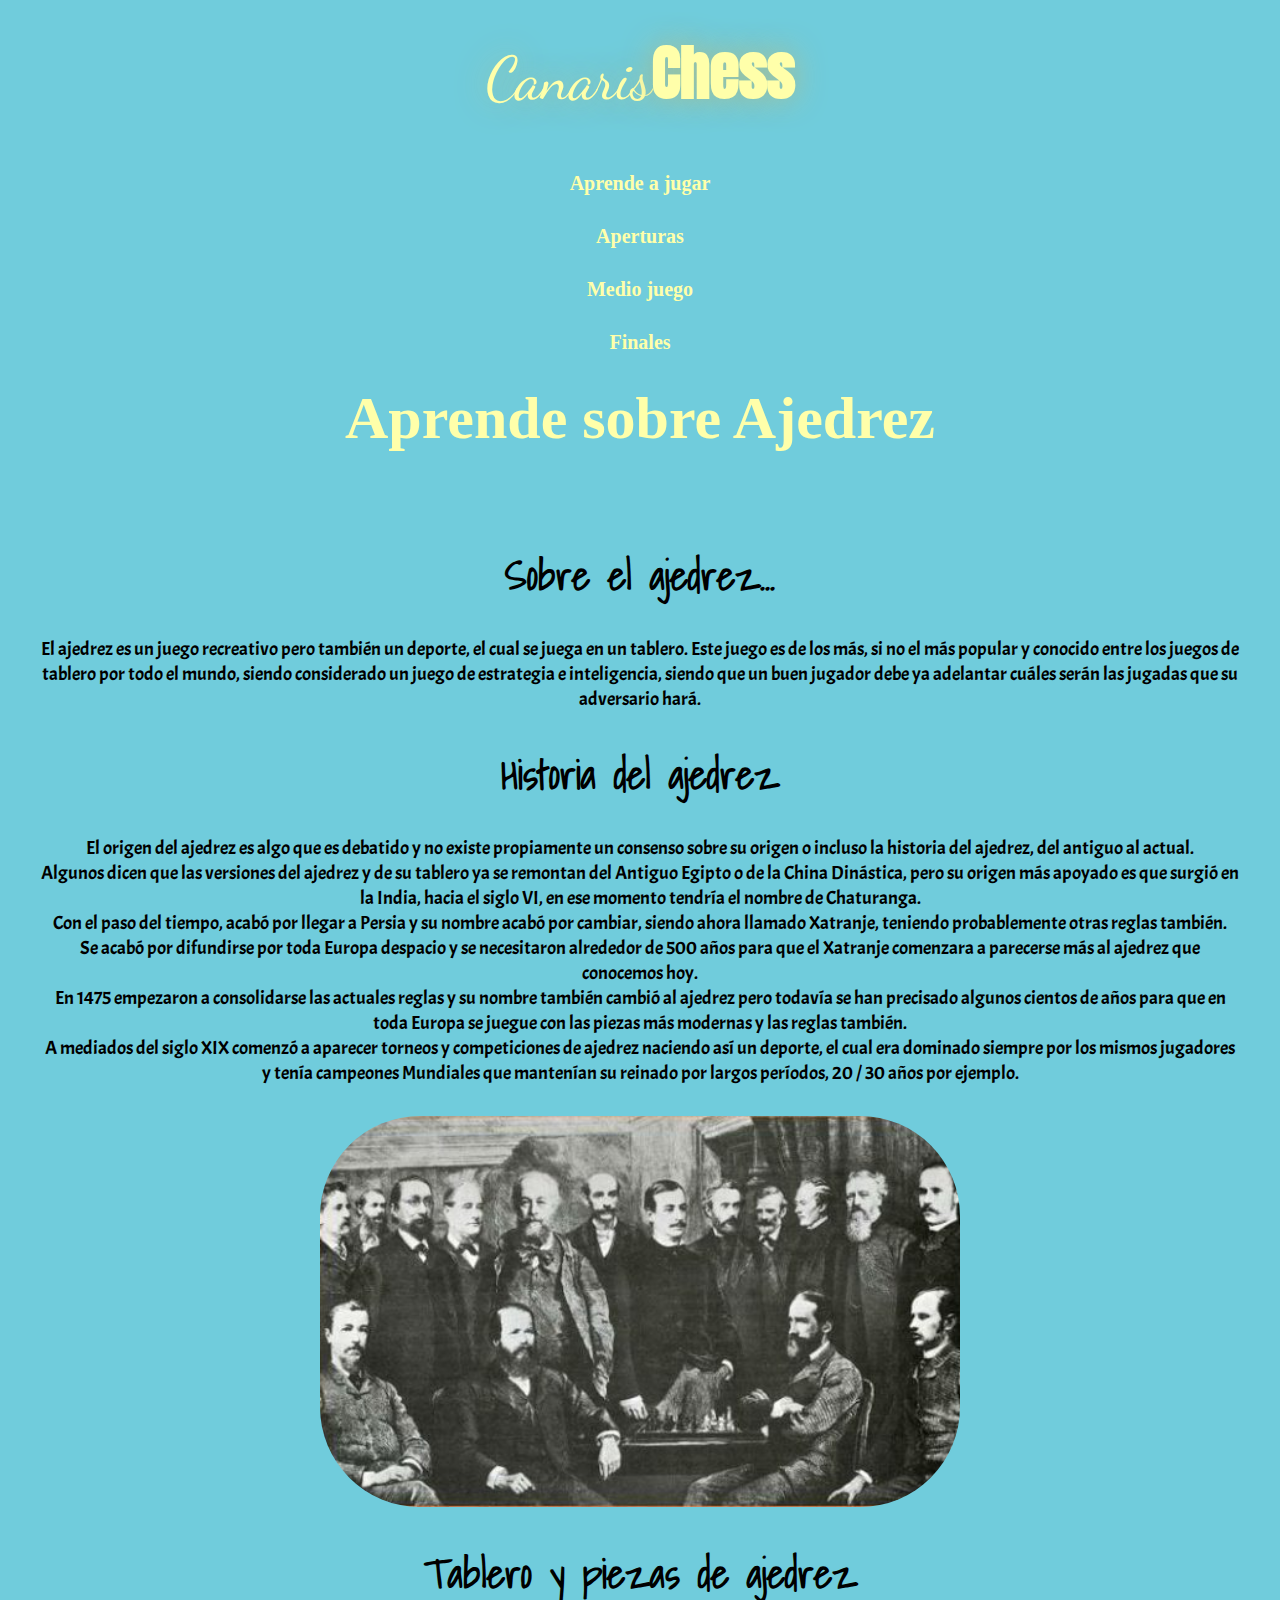
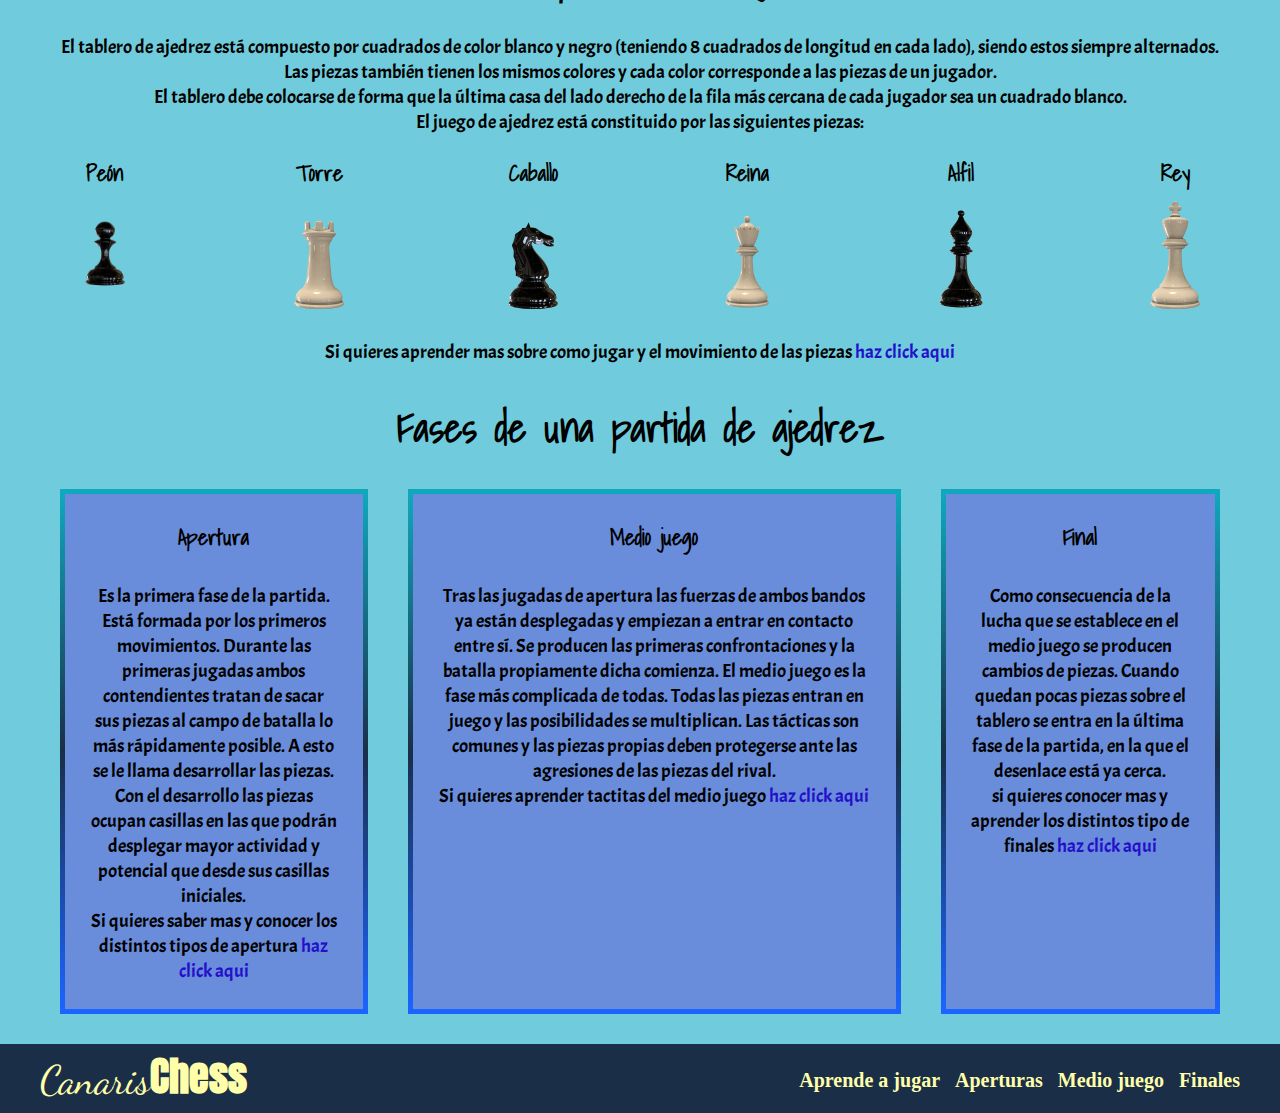
==== commit 79bc520f: "corrigiendo errores version final" ====
--- a/index.html
+++ b/index.html
@@ -109,7 +109,7 @@
                 <p class="logo-general">Canaris<span>Chess</span></p>
             </a>
 
-            <nav class="navegacion-general">
+            <nav class="navegacion-general nav-footer">
                 <a href="aprende.html">Aprende a jugar</a>
                 <a href="aperturas.html">Aperturas</a>
                 <a href="medio-juego.html">Medio juego</a>
--- a/css/style.css
+++ b/css/style.css
@@ -59,9 +59,15 @@
 }
 
 .titulo {
-    padding-top: 30px;
+    padding-top: 240px;
     text-align: center;
     font-size: 60px;
+}
+
+@media (min-width: 768px) {
+    .titulo {
+        padding-top: 20px;
+    }
 }
 
 .list li {
@@ -150,21 +156,37 @@
 }
 
 .navegacion-general {
-    font-size: 18px;
-    font-weight: bolder;
+    display: flex;
+    flex-direction: column;
+    text-align: none;
+    text-align: center;
+    font-size: 25px;
+    padding-top: 20px;
 }
 
 .navegacion-general a {
-    margin-right: 15px;
-}
-
-.navegacion-general a:last-of-type {
-    margin-right: 0;
-}
-
-.navegacion-general a:hover {
-    text-shadow: 0 0 20px #ffa;
+    font-size: 20px;
+    padding-top: 5px;
     color: #ffa;
+}
+
+@media (min-width: 768px) {
+    .navegacion-general {
+        padding-top: 0;
+        flex-direction: row;
+        font-size: 18px;
+        font-weight: bolder;
+    }
+    .navegacion-general a {
+        margin-right: 15px;
+    }
+    .navegacion-general a:last-of-type {
+        margin-right: 0;
+    }
+    .navegacion-general a:hover {
+        text-shadow: 0 0 20px #ffa;
+        color: #ffa;
+    }
 }
 
 
@@ -255,7 +277,7 @@
 footer {
     background: #1A2E47;
     padding-top: 10px;
-    padding-bottom: 10px;
+    padding-bottom: 30px;
 }
 
 a .logo-general {
@@ -289,8 +311,8 @@
     font-family: 'Anton', sans-serif;
 }
 
-.navegacion-general {
-    visibility: hidden;
+.nav-footer {
+    display: none;
 }
 
 @media (min-width: 768px) {
@@ -313,6 +335,9 @@
     .logo-general:hover {
         text-shadow: 0 0 30px #ffa;
     }
+    .nav-footer {
+        display: flex;
+    }
 }
 
 
@@ -322,6 +347,14 @@
     background: #1A2E47;
     padding-top: 20px;
     padding-bottom: 20px;
+    position: fixed;
+    width: 100%;
+}
+
+@media (min-width: 768px) {
+    .navegacion-superior {
+        position: relative;
+    }
 }
 
 
@@ -473,7 +506,7 @@
 }
 
 .video-1 {
-    width: 360px;
+    width: 300px;
     height: 215px;
 }
 
